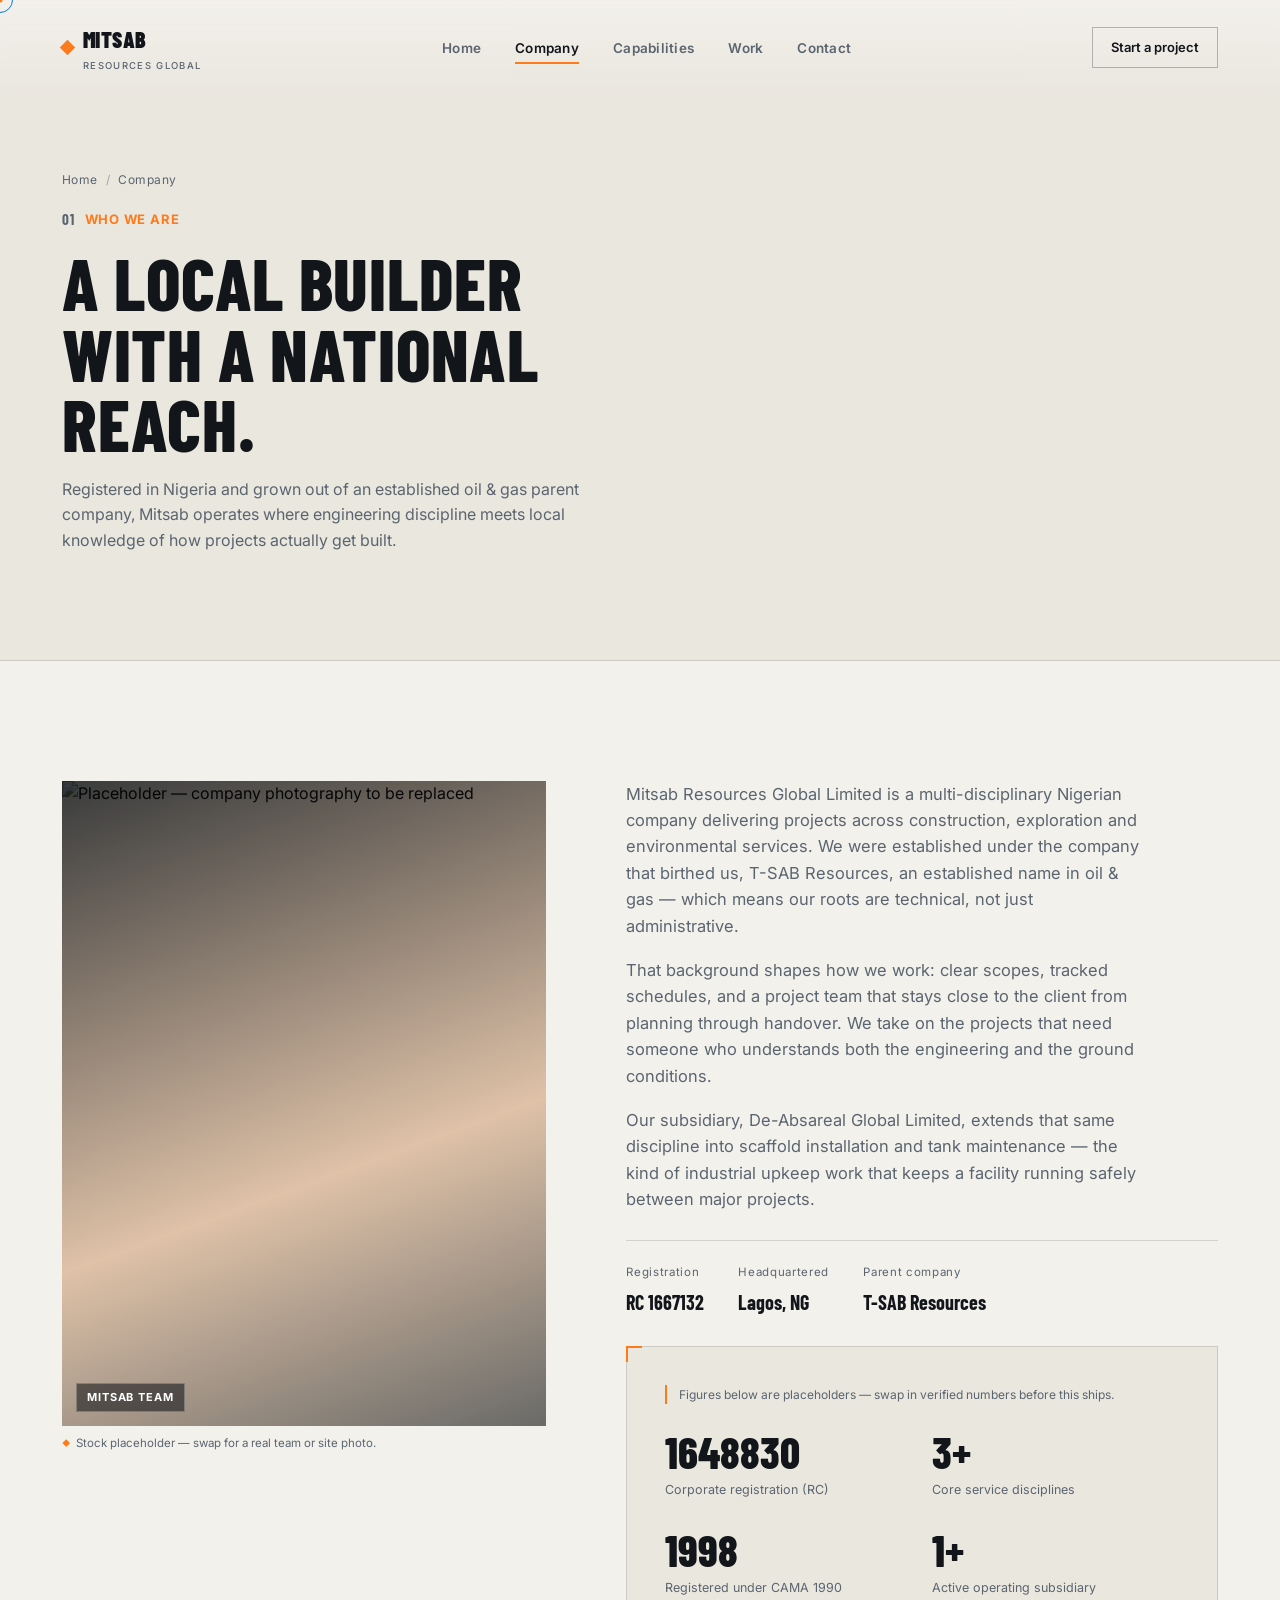
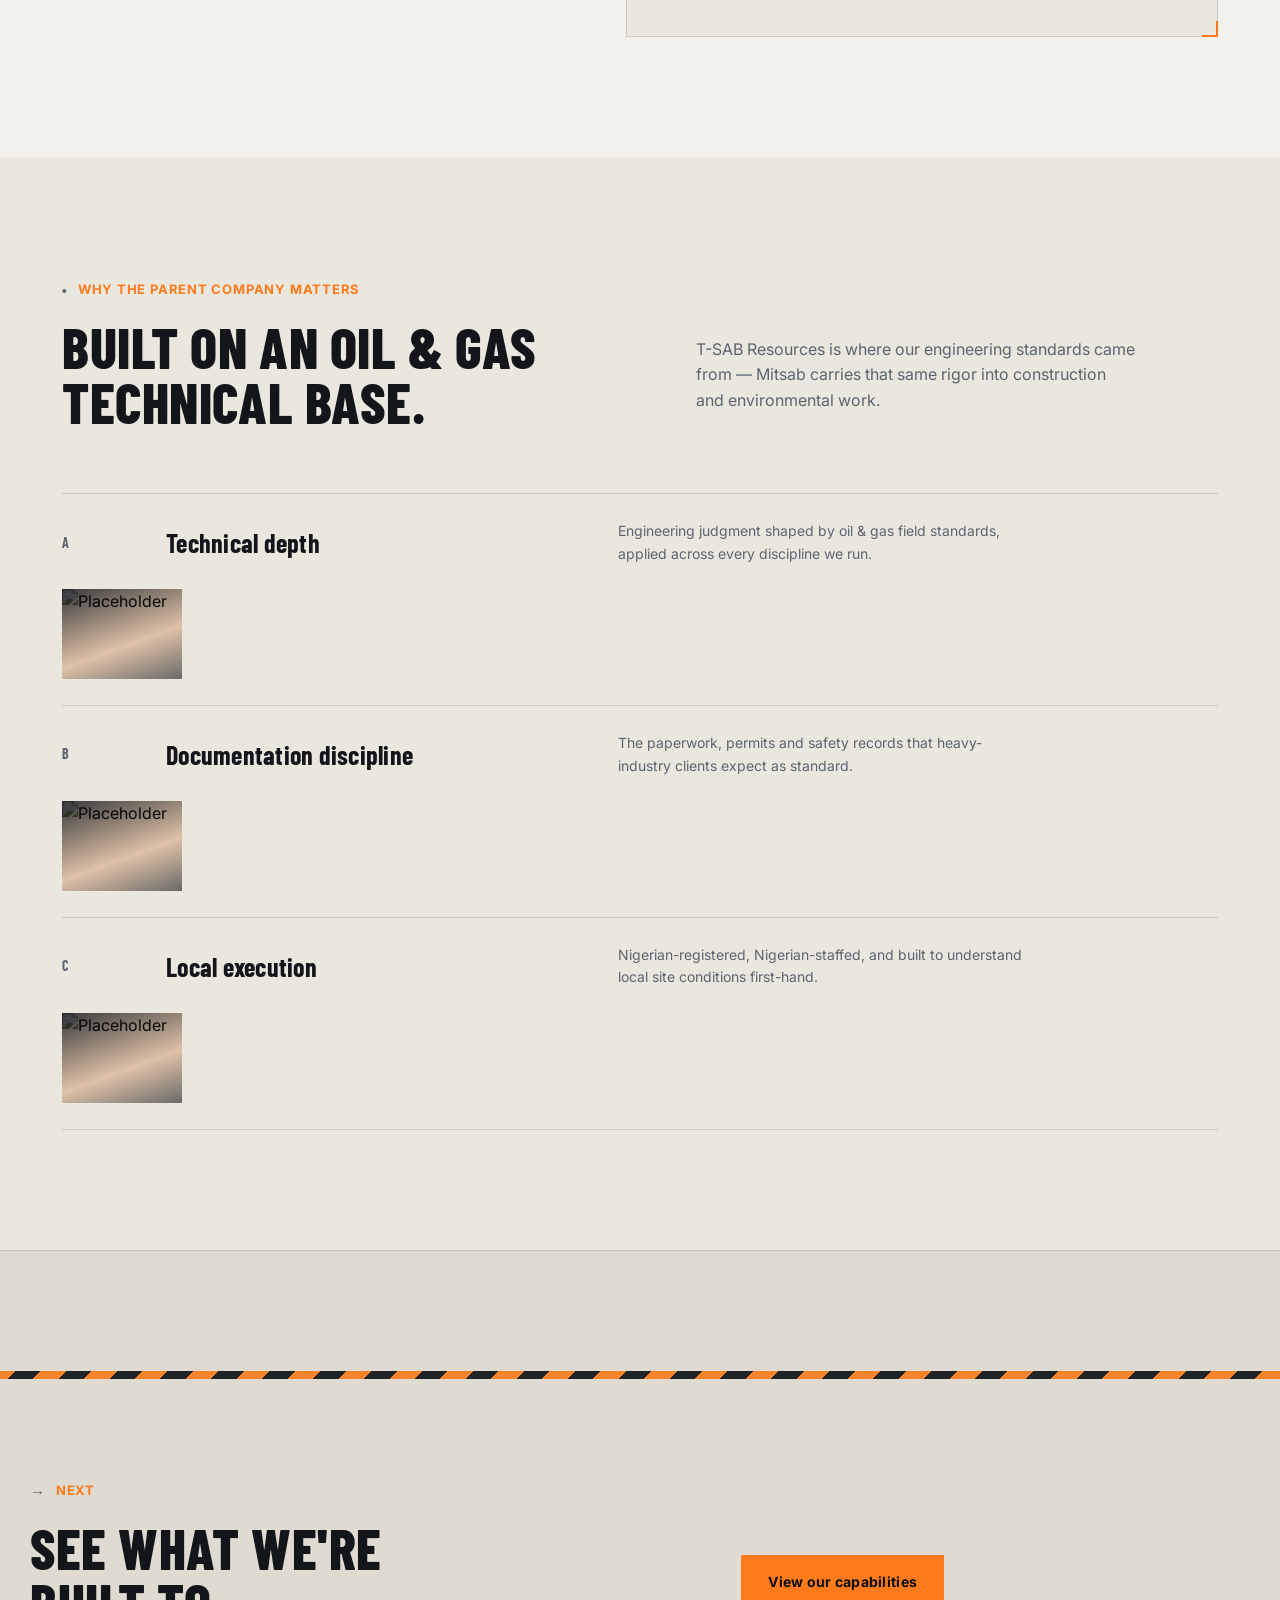
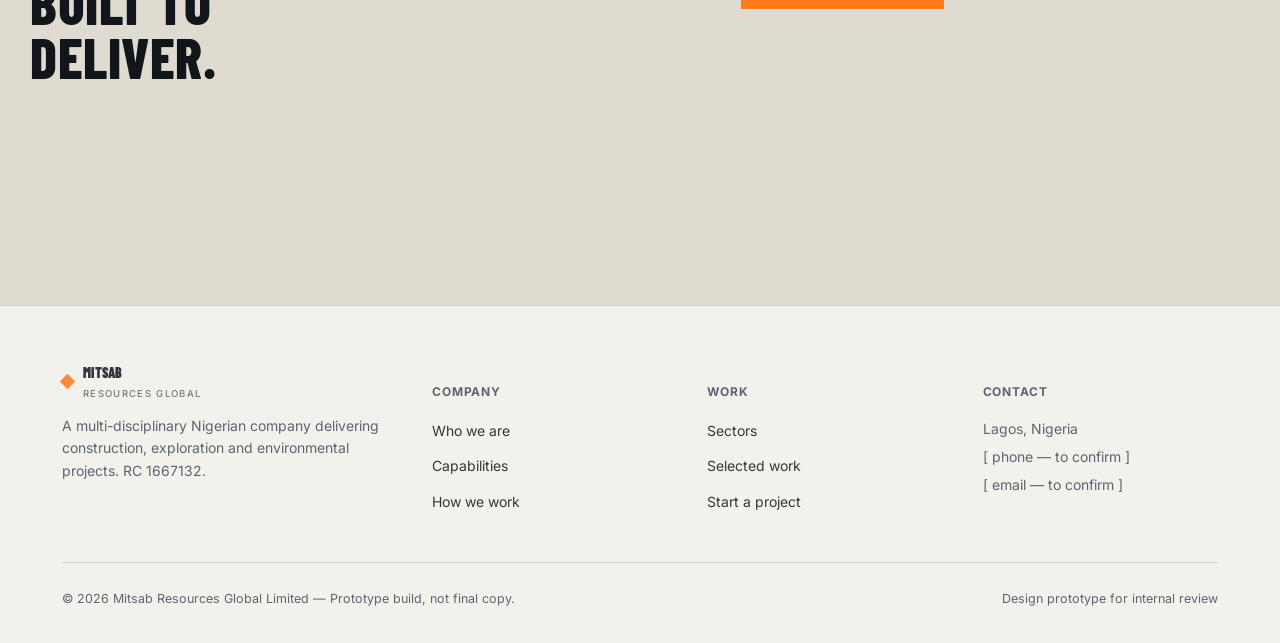
==== about.html @ 9ed4cb79 "update" ====
<!DOCTYPE html>
<html lang="en">
<head>
<meta charset="UTF-8">
<meta name="viewport" content="width=device-width, initial-scale=1.0">
<title>Company — Mitsab Resources Global</title>
<meta name="description" content="Who Mitsab Resources Global Limited is, our registration, and our parent company T-SAB Resources.">
<link rel="preconnect" href="https://fonts.googleapis.com">
<link rel="preconnect" href="https://fonts.gstatic.com" crossorigin>
<link href="https://fonts.googleapis.com/css2?family=Barlow+Condensed:wght@600;700;800;900&family=Inter:wght@400;500;600;700&display=swap" rel="stylesheet">
<link rel="stylesheet" href="https://cdnjs.cloudflare.com/ajax/libs/animate.css/4.1.1/animate.min.css">
<link rel="stylesheet" href="css/style.css">
<script src="js/config.js"></script>
</head>
<body>

<div id="preloader"><div class="pre-mark"></div><div class="pre-word">MITSAB</div><div class="pre-bar"><div class="pre-bar-fill"></div></div></div>
<div id="scroll-progress"></div>

<header id="siteHeader">
  <div class="wrap nav-row">
    <a href="index.html" class="logo"><span class="mark"></span><span>MITSAB<br><small>RESOURCES GLOBAL</small></span></a>
    <nav>
      <ul id="navList">
        <li><a href="index.html">Home</a></li>
        <li><a href="about.html">Company</a></li>
        <li><a href="services.html">Capabilities</a></li>
        <li><a href="projects.html">Work</a></li>
        <li><a href="contact.html">Contact</a></li>
      </ul>
    </nav>
    <a href="contact.html" class="nav-cta">Start a project</a>
    <button class="nav-toggle" id="navToggle" aria-label="Toggle menu"><span></span></button>
  </div>
</header>

<section class="page-banner">
  <div class="particles-bg" id="particles-banner"></div>
  <div class="wrap">
    <div class="crumbs"><a href="index.html">Home</a><span class="sep">/</span><span>Company</span></div>
    <div class="kicker"><span class="num">01</span><span>WHO WE ARE</span></div>
    <h1 class="wow animate__fadeInUp">A local builder with a national reach.</h1>
    <p>Registered in Nigeria and grown out of an established oil &amp; gas parent company, Mitsab operates where engineering discipline meets local knowledge of how projects actually get built.</p>
  </div>
</section>

<section class="about">
  <div class="wrap">
    <div class="about-grid">
      <div class="about-media wow animate__fadeInLeft">
        <div class="img-duo">
          <img src="https://picsum.photos/seed/mitsab-about-page/900/1200" alt="Placeholder — company photography to be replaced" loading="lazy">
          <span class="img-tag">Mitsab team</span>
        </div>
        <p class="placeholder-note">Stock placeholder — swap for a real team or site photo.</p>
      </div>
      <div class="about-copy wow animate__fadeInUp" data-wow-delay="0.1s">
        <p>Mitsab Resources Global Limited is a multi-disciplinary Nigerian company delivering projects across construction, exploration and environmental services. We were established under the company that birthed us, T-SAB Resources, an established name in oil &amp; gas — which means our roots are technical, not just administrative.</p>
        <p>That background shapes how we work: clear scopes, tracked schedules, and a project team that stays close to the client from planning through handover. We take on the projects that need someone who understands both the engineering and the ground conditions.</p>
        <p>Our subsidiary, De-Absareal Global Limited, extends that same discipline into scaffold installation and tank maintenance — the kind of industrial upkeep work that keeps a facility running safely between major projects.</p>
        <div class="reg-strip">
          <div><span>Registration</span><strong>RC 1667132</strong></div>
          <div><span>Headquartered</span><strong>Lagos, NG</strong></div>
          <div><span>Parent company</span><strong>T-SAB Resources</strong></div>
        </div>
        <div class="stat-panel tick" style="margin-top:28px;">
          <div class="stat-note">Figures below are placeholders — swap in verified numbers before this ships.</div>
          <div class="stat-list">
            <div class="stat-item"><div class="n"><span data-count="1667132">0</span></div><div class="l">Corporate registration (RC)</div></div>
            <div class="stat-item"><div class="n"><span data-count="3" data-suffix="+">0</span></div><div class="l">Core service disciplines</div></div>
            <div class="stat-item"><div class="n"><span data-count="2020">0</span></div><div class="l">Registered under CAMA 1990</div></div>
            <div class="stat-item"><div class="n"><span data-count="1" data-suffix="+">0</span></div><div class="l">Active operating subsidiary</div></div>
          </div>
        </div>
      </div>
    </div>
  </div>
</section>

<section class="sectors">
  <div class="wrap">
    <div class="section-head wow animate__fadeInUp">
      <div><div class="kicker"><span class="num">•</span><span>WHY THE PARENT COMPANY MATTERS</span></div><h2>Built on an oil &amp; gas technical base.</h2></div>
      <p class="desc">T-SAB Resources is where our engineering standards came from — Mitsab carries that same rigor into construction and environmental work.</p>
    </div>
    <div class="sector-list">
      <div class="sector-row wow animate__fadeInUp" data-wow-delay="0s"><span class="idx">A</span><h4>Technical depth</h4><p>Engineering judgment shaped by oil &amp; gas field standards, applied across every discipline we run.</p><div class="sector-thumb img-duo"><img src="https://picsum.photos/seed/mitsab-why-1/240/180" alt="Placeholder" loading="lazy"></div></div>
      <div class="sector-row wow animate__fadeInUp" data-wow-delay="0.08s"><span class="idx">B</span><h4>Documentation discipline</h4><p>The paperwork, permits and safety records that heavy-industry clients expect as standard.</p><div class="sector-thumb img-duo"><img src="https://picsum.photos/seed/mitsab-why-2/240/180" alt="Placeholder" loading="lazy"></div></div>
      <div class="sector-row wow animate__fadeInUp" data-wow-delay="0.16s"><span class="idx">C</span><h4>Local execution</h4><p>Nigerian-registered, Nigerian-staffed, and built to understand local site conditions first-hand.</p><div class="sector-thumb img-duo"><img src="https://picsum.photos/seed/mitsab-why-3/240/180" alt="Placeholder" loading="lazy"></div></div>
    </div>
  </div>
</section>

<section class="cta">
  <div class="stripe-bar"></div>
  <div class="wrap cta-inner">
    <div><div class="kicker"><span class="num">→</span><span>NEXT</span></div><h2>See what we're built to deliver.</h2></div>
    <div><a href="services.html" class="btn btn-primary">View our capabilities</a></div>
  </div>
</section>

<footer>
  <div class="wrap">
    <div class="foot-grid">
      <div class="foot-col">
        <a href="index.html" class="logo" style="margin-bottom:14px;display:inline-flex;"><span class="mark"></span><span>MITSAB<br><small>RESOURCES GLOBAL</small></span></a>
        <p>A multi-disciplinary Nigerian company delivering construction, exploration and environmental projects. RC 1667132.</p>
      </div>
      <div class="foot-col"><h5>Company</h5><ul><li><a href="about.html">Who we are</a></li><li><a href="services.html">Capabilities</a></li><li><a href="services.html#process">How we work</a></li></ul></div>
      <div class="foot-col"><h5>Work</h5><ul><li><a href="index.html#sectors">Sectors</a></li><li><a href="projects.html">Selected work</a></li><li><a href="contact.html">Start a project</a></li></ul></div>
      <div class="foot-col"><h5>Contact</h5><p>Lagos, Nigeria</p><p>[ phone — to confirm ]</p><p>[ email — to confirm ]</p></div>
    </div>
    <div class="foot-bottom"><span>© <span id="yr"></span> Mitsab Resources Global Limited — Prototype build, not final copy.</span><span>Design prototype for internal review</span></div>
  </div>
</footer>

<script src="https://cdnjs.cloudflare.com/ajax/libs/particles.js/2.0.0/particles.min.js"></script>
<script src="https://cdnjs.cloudflare.com/ajax/libs/wow/1.1.2/wow.min.js"></script>
<script src="js/particles-config.js"></script>
<script src="js/main.js"></script>
</body>
</html>
---- css/style.css ----
/* ==========================================================================
   Mitsab Resources Global — prototype stylesheet
   ========================================================================== */
:root{
  --bg:#0B0F14;
  --bg-panel:#121821;
  --bg-panel-2:#1A222C;
  --text:#EDEAE2;
  --text-muted:#8C97A3;
  --accent:#FF7A1A;
  --accent-2:#4E8FB3;
  --rule: rgba(237,234,226,0.14);
  --rule-strong: rgba(237,234,226,0.28);
}
:root:not([data-theme="light"]){ color-scheme: dark; }
@media (prefers-color-scheme: light){
  :root:not([data-theme="dark"]){
    --bg:#F3F1EC; --bg-panel:#EAE7DF; --bg-panel-2:#DFDBD1;
    --text:#12161B; --text-muted:#5B6570;
    --rule: rgba(18,22,27,0.14); --rule-strong: rgba(18,22,27,0.28);
  }
}
:root[data-theme="light"]{
  --bg:#F3F1EC; --bg-panel:#EAE7DF; --bg-panel-2:#DFDBD1;
  --text:#12161B; --text-muted:#5B6570;
  --rule: rgba(18,22,27,0.14); --rule-strong: rgba(18,22,27,0.28);
}

*{ box-sizing:border-box; }
html{ scroll-behavior:smooth; }
body{
  margin:0; background:var(--bg); color:var(--text);
  font-family:'Inter', -apple-system, BlinkMacSystemFont, sans-serif;
  font-size:16px; line-height:1.6; -webkit-font-smoothing:antialiased;
  overflow-x:hidden;
}
body.no-scroll{ overflow:hidden; height:100vh; }
::selection{ background:var(--accent); color:#0B0F14; }
h1,h2,h3,h4{
  font-family:'Barlow Condensed', sans-serif; font-weight:800;
  letter-spacing:0.01em; margin:0; line-height:0.98; text-transform:uppercase;
}
.wrap{ max-width:1220px; margin:0 auto; padding:0 32px; }
@media (max-width:640px){ .wrap{ padding:0 20px; } }
a{ color:inherit; }
img{ max-width:100%; display:block; }

/* ---------- structural corner tick motif ---------- */
.tick{ position:relative; }
.tick::before, .tick::after{
  content:""; position:absolute; width:14px; height:14px;
  border-top:2px solid var(--accent); border-left:2px solid var(--accent);
  top:-1px; left:-1px;
}
.tick::after{
  top:auto; left:auto; bottom:-1px; right:-1px;
  border-top:none; border-left:none;
  border-bottom:2px solid var(--accent); border-right:2px solid var(--accent);
}

/* ==========================================================================
   Preloader
   ========================================================================== */
#preloader{
  position:fixed; inset:0; z-index:999;
  background:var(--bg);
  display:flex; align-items:center; justify-content:center; flex-direction:column;
  transition:opacity .6s ease, visibility .6s ease;
}
#preloader.hidden{ opacity:0; visibility:hidden; pointer-events:none; }
.pre-mark{
  width:38px; height:38px; background:var(--accent);
  transform:rotate(45deg) scale(0);
  animation:preMarkIn .5s cubic-bezier(.2,.8,.3,1.3) forwards;
}
@keyframes preMarkIn{ to{ transform:rotate(45deg) scale(1); } }
.pre-word{
  margin-top:22px; font-family:'Barlow Condensed',sans-serif; font-weight:800;
  font-size:15px; letter-spacing:0.28em; color:var(--text-muted);
}
.pre-bar{ width:180px; height:2px; background:var(--rule); margin-top:20px; overflow:hidden; }
.pre-bar-fill{ height:100%; width:0%; background:var(--accent); transition:width .25s ease-out; }

/* ==========================================================================
   Scroll progress bar
   ========================================================================== */
#scroll-progress{
  position:fixed; top:0; left:0; height:3px; width:0%;
  background:var(--accent); z-index:200; transition:width .08s linear;
}

/* ==========================================================================
   Custom cursor (pointer:fine only — enabled via JS)
   ========================================================================== */
.cursor-glow{
  position:fixed; top:0; left:0; width:26px; height:26px;
  border:1.5px solid var(--accent); border-radius:50%;
  transform:translate(-50%,-50%); pointer-events:none; z-index:9999;
  transition:width .2s ease, height .2s ease, background .2s ease, border-color .2s ease;
  mix-blend-mode:difference;
}
.cursor-dot{
  position:fixed; top:0; left:0; width:5px; height:5px; border-radius:50%;
  background:var(--accent); transform:translate(-50%,-50%);
  pointer-events:none; z-index:9999;
}
.cursor-glow.is-active{ width:52px; height:52px; background:rgba(255,122,26,0.12); }
body.cursor-ready, body.cursor-ready a, body.cursor-ready button{ cursor:none; }

/* ==========================================================================
   Nav
   ========================================================================== */
header{
  position:fixed; top:0; left:0; right:0; z-index:50;
  background:linear-gradient(to bottom, rgba(11,15,20,0.92), rgba(11,15,20,0));
  backdrop-filter: blur(2px); padding:22px 0;
  transition:padding .3s ease, background .3s ease;
}
@media (prefers-color-scheme:light){
  :root:not([data-theme="dark"]) header{ background:linear-gradient(to bottom, rgba(243,241,236,0.92), rgba(243,241,236,0)); }
}
:root[data-theme="light"] header{ background:linear-gradient(to bottom, rgba(243,241,236,0.92), rgba(243,241,236,0)); }
header.scrolled{ padding:14px 0; background:var(--bg); border-bottom:1px solid var(--rule); }
.nav-row{ display:flex; align-items:center; justify-content:space-between; }
.logo{
  font-family:'Barlow Condensed', sans-serif; font-weight:900; font-size:22px;
  letter-spacing:0.02em; display:flex; align-items:center; gap:10px; text-decoration:none;
}
.logo .mark{ width:11px; height:11px; background:var(--accent); display:inline-block; transform:rotate(45deg); flex-shrink:0; }
.logo small{
  display:block; font-family:'Inter',sans-serif; font-weight:500; font-size:9.5px;
  letter-spacing:0.14em; color:var(--text-muted); text-transform:uppercase; margin-top:1px;
}
nav ul{ list-style:none; display:flex; gap:34px; margin:0; padding:0; }
nav a{
  text-decoration:none; font-size:13.5px; font-weight:600; letter-spacing:0.02em;
  color:var(--text-muted); transition:color .2s ease; position:relative; padding-bottom:2px;
}
nav a:hover, nav a.active{ color:var(--text); }
nav a.active::after{
  content:""; position:absolute; left:0; right:0; bottom:-6px; height:2px; background:var(--accent);
}
.nav-cta{
  border:1px solid var(--rule-strong); padding:9px 18px; font-size:13px; font-weight:600;
  text-decoration:none; color:var(--text); transition:border-color .2s ease, background .2s ease;
  white-space:nowrap;
}
.nav-cta:hover{ border-color:var(--accent); background:rgba(255,122,26,0.08); }
.nav-toggle{
  display:none; width:40px; height:40px; border:1px solid var(--rule-strong);
  align-items:center; justify-content:center; background:none; cursor:pointer;
}
.nav-toggle span, .nav-toggle span::before, .nav-toggle span::after{
  content:""; display:block; width:18px; height:2px; background:var(--text); position:relative; transition:transform .25s ease, opacity .25s ease;
}
.nav-toggle span::before{ position:absolute; top:-6px; }
.nav-toggle span::after{ position:absolute; top:6px; }
.nav-toggle.open span{ background:transparent; }
.nav-toggle.open span::before{ top:0; transform:rotate(45deg); background:var(--accent); }
.nav-toggle.open span::after{ top:0; transform:rotate(-45deg); background:var(--accent); }

@media (max-width:860px){
  nav ul{
    position:fixed; top:0; right:0; height:100vh; width:min(78vw,320px);
    background:var(--bg-panel); border-left:1px solid var(--rule);
    flex-direction:column; justify-content:center; gap:8px; padding:0 44px;
    transform:translateX(100%); transition:transform .35s cubic-bezier(.2,.8,.3,1);
    z-index:60;
  }
  nav ul.open{ transform:translateX(0); }
  nav ul li{ padding:14px 0; border-bottom:1px solid var(--rule); }
  nav a{ font-size:20px; }
  .nav-cta{ display:none; }
  .nav-toggle{ display:flex; z-index:61; }
}

/* ==========================================================================
   Hero (home)
   ========================================================================== */
.hero{
  position:relative; min-height:100vh; display:flex; align-items:flex-end;
  padding-bottom:min(9vh,84px); overflow:hidden; border-bottom:1px solid var(--rule);
}
#hero-canvas{ position:absolute; inset:0; width:100%; height:100%; z-index:0; opacity:0.85; }
.hero-scrim{
  position:absolute; inset:0;
  background:
    radial-gradient(ellipse 60% 50% at 20% 30%, rgba(11,15,20,0) 0%, var(--bg) 78%),
    linear-gradient(180deg, rgba(11,15,20,0.35) 0%, rgba(11,15,20,0.55) 55%, var(--bg) 100%);
  z-index:1; pointer-events:none;
}
@media (prefers-color-scheme:light){
  :root:not([data-theme="dark"]) .hero-scrim{
    background:
      radial-gradient(ellipse 60% 50% at 20% 30%, rgba(243,241,236,0) 0%, var(--bg) 78%),
      linear-gradient(180deg, rgba(243,241,236,0.25) 0%, rgba(243,241,236,0.55) 55%, var(--bg) 100%);
  }
}
:root[data-theme="light"] .hero-scrim{
  background:
    radial-gradient(ellipse 60% 50% at 20% 30%, rgba(243,241,236,0) 0%, var(--bg) 78%),
    linear-gradient(180deg, rgba(243,241,236,0.25) 0%, rgba(243,241,236,0.55) 55%, var(--bg) 100%);
}
.hero-inner{ position:relative; z-index:2; width:100%; }
.eyebrow-row{ display:flex; align-items:center; gap:12px; margin-bottom:22px; opacity:0; transform:translateY(14px); animation:riseIn .8s cubic-bezier(.2,.7,.3,1) forwards; animation-delay:.15s; }
.eyebrow-row .bar{ width:34px; height:2px; background:var(--accent); }
.eyebrow-row span{ font-size:13px; font-weight:600; letter-spacing:0.06em; color:var(--text-muted); }
.hero h1{ font-size:clamp(48px, 9vw, 118px); max-width:15ch; color:var(--text); opacity:0; transform:translateY(24px); animation:riseIn .9s cubic-bezier(.2,.7,.3,1) forwards; animation-delay:.3s; }
.hero h1 em{ font-style:normal; color:transparent; -webkit-text-stroke:1.5px var(--accent); }
.hero-sub{ display:flex; gap:56px; flex-wrap:wrap; margin-top:34px; max-width:760px; opacity:0; transform:translateY(18px); animation:riseIn .9s cubic-bezier(.2,.7,.3,1) forwards; animation-delay:.5s; }
.hero-sub p{ margin:0; font-size:16px; color:var(--text-muted); max-width:38ch; }
.hero-actions{ display:flex; gap:16px; align-items:center; flex-wrap:wrap; }
.btn{
  display:inline-flex; align-items:center; gap:10px; padding:15px 26px;
  font-size:14px; font-weight:700; letter-spacing:0.02em; text-decoration:none;
  border:1px solid transparent; transition:transform .2s ease, background .2s ease, border-color .2s ease;
  position:relative;
}
.btn-primary{ background:var(--accent); color:#0B0F14; }
.btn-primary:hover{ background:#ff8c3a; }
.btn-ghost{ border-color:var(--rule-strong); color:var(--text); }
.btn-ghost:hover{ border-color:var(--text); }
@keyframes riseIn{ to{ opacity:1; transform:translateY(0); } }
.scroll-cue{ position:absolute; bottom:26px; right:32px; z-index:2; display:flex; flex-direction:column; align-items:center; gap:8px; color:var(--text-muted); font-size:11px; letter-spacing:0.14em; }
.scroll-cue .line{ width:1px; height:34px; background:var(--rule-strong); position:relative; overflow:hidden; }
.scroll-cue .line::after{ content:""; position:absolute; top:-100%; left:0; width:100%; height:100%; background:var(--accent); animation:cueDrop 1.8s ease-in-out infinite; }
@keyframes cueDrop{ 0%{top:-100%;} 60%{top:100%;} 100%{top:100%;} }
@media (max-width:640px){ .scroll-cue{ display:none; } }

/* ---------- inner-page banner (non-home pages) ---------- */
.page-banner{
  position:relative; padding:170px 0 90px; overflow:hidden;
  border-bottom:1px solid var(--rule); background:var(--bg-panel);
}
.page-banner .particles-bg{ position:absolute; inset:0; z-index:0; opacity:0.55; }
.page-banner .wrap{ position:relative; z-index:1; }
.page-banner .kicker{ margin-bottom:16px; }
.page-banner h1{ font-size:clamp(38px,6vw,72px); max-width:18ch; }
.page-banner p{ margin-top:18px; color:var(--text-muted); font-size:16px; max-width:56ch; }
.crumbs{ font-size:12px; color:var(--text-muted); letter-spacing:0.04em; margin-bottom:18px; }
.crumbs a{ text-decoration:none; color:var(--text-muted); }
.crumbs a:hover{ color:var(--accent); }
.crumbs .sep{ margin:0 8px; opacity:0.5; }

/* ==========================================================================
   Marquee ticker
   ========================================================================== */
.marquee{
  border-top:1px solid var(--rule); border-bottom:1px solid var(--rule);
  background:var(--bg-panel); overflow:hidden; white-space:nowrap; position:relative;
}
.marquee-track{ display:inline-flex; animation:marqueeScroll 26s linear infinite; }
.marquee:hover .marquee-track{ animation-play-state:paused; }
.marquee-track span{
  display:inline-flex; align-items:center; gap:16px;
  font-family:'Barlow Condensed',sans-serif; font-weight:800; font-size:22px;
  letter-spacing:0.04em; color:var(--text-muted); padding:16px 28px; text-transform:uppercase;
}
.marquee-track span b{ color:var(--accent); font-weight:800; }
.marquee-track span::after{ content:"◆"; margin-left:16px; color:var(--accent); font-size:12px; }
@keyframes marqueeScroll{ from{ transform:translateX(0); } to{ transform:translateX(-50%); } }
@media (prefers-reduced-motion:reduce){ .marquee-track{ animation:none; } }

/* ==========================================================================
   Section scaffolding
   ========================================================================== */
section{ position:relative; padding:120px 0; }
@media (max-width:640px){ section{ padding:76px 0; } }
.section-head{ display:grid; grid-template-columns:1.1fr 1fr; gap:60px; margin-bottom:64px; align-items:end; }
@media (max-width:860px){ .section-head{ grid-template-columns:1fr; gap:22px; } }
.kicker{ display:flex; align-items:center; gap:10px; font-size:13px; font-weight:700; letter-spacing:0.06em; color:var(--accent); margin-bottom:18px; }
.kicker .num{ font-family:'Barlow Condensed',sans-serif; font-size:15px; color:var(--text-muted); font-weight:700; }
.section-head h2{ font-size:clamp(34px,4.4vw,58px); }
.section-head .desc{ color:var(--text-muted); font-size:16px; max-width:44ch; }
hr.rule{ border:none; border-top:1px solid var(--rule); margin:0; }

/* ---------- reveal-on-scroll (applied once, per block) ---------- */
.reveal{ opacity:0; transform:translateY(26px); transition:opacity .7s cubic-bezier(.2,.7,.3,1), transform .7s cubic-bezier(.2,.7,.3,1); }
.reveal.in{ opacity:1; transform:translateY(0); }
@media (prefers-reduced-motion:reduce){ .reveal{ opacity:1; transform:none; transition:none; } }

/* ==========================================================================
   About
   ========================================================================== */
.about{ background:var(--bg); }
.about-grid{ display:grid; grid-template-columns:0.9fr 1.1fr; gap:80px; }
@media (max-width:860px){ .about-grid{ grid-template-columns:1fr; gap:44px; } }
.about-copy p{ color:var(--text-muted); font-size:16.5px; margin:0 0 18px; max-width:52ch; }
.about-copy p:last-child{ margin-bottom:0; }
.reg-strip{ margin-top:28px; padding-top:22px; border-top:1px solid var(--rule); display:flex; gap:34px; flex-wrap:wrap; }
.reg-strip div span{ display:block; font-size:11.5px; color:var(--text-muted); letter-spacing:0.06em; margin-bottom:4px; }
.reg-strip div strong{ font-family:'Barlow Condensed',sans-serif; font-size:20px; font-weight:700; }
.stat-panel{ background:var(--bg-panel); border:1px solid var(--rule); padding:38px; }
.stat-panel .stat-note{ font-size:12px; color:var(--text-muted); margin-bottom:26px; border-left:2px solid var(--accent); padding-left:12px; }
.stat-list{ display:grid; grid-template-columns:1fr 1fr; gap:28px 20px; }
.stat-item .n{ font-family:'Barlow Condensed',sans-serif; font-size:44px; font-weight:800; color:var(--text); line-height:1; }
.stat-item .n .u{ color:var(--accent); }
.stat-item .l{ font-size:12.5px; color:var(--text-muted); margin-top:6px; }

/* ==========================================================================
   Capabilities (with mouse-tilt)
   ========================================================================== */
.capabilities{ background:var(--bg-panel); border-top:1px solid var(--rule); border-bottom:1px solid var(--rule); }
.cap-grid{ display:grid; grid-template-columns:repeat(3,1fr); border-top:1px solid var(--rule); border-left:1px solid var(--rule); }
@media (max-width:900px){ .cap-grid{ grid-template-columns:repeat(2,1fr); } }
@media (max-width:600px){ .cap-grid{ grid-template-columns:1fr; } }
.cap-card{
  border-right:1px solid var(--rule); border-bottom:1px solid var(--rule);
  padding:36px 32px; min-height:238px; display:flex; flex-direction:column; justify-content:space-between;
  transition:background .25s ease, transform .15s ease; transform-style:preserve-3d; will-change:transform;
}
.cap-card:hover{ background:var(--bg-panel-2); }
.cap-card .cap-icon{ width:34px; height:34px; color:var(--accent); }
.cap-card h3{ font-size:24px; margin-top:22px; font-weight:700; }
.cap-card p{ color:var(--text-muted); font-size:14px; margin:10px 0 0; }

/* ==========================================================================
   Process
   ========================================================================== */
.process{ background:var(--bg); }
.process-row{ display:grid; grid-template-columns:repeat(4,1fr); gap:1px; background:var(--rule); border:1px solid var(--rule); }
@media (max-width:760px){ .process-row{ grid-template-columns:1fr 1fr; } }
.process-step{ background:var(--bg); padding:34px 26px; position:relative; }
.process-step .pn{ font-family:'Barlow Condensed',sans-serif; font-size:15px; font-weight:800; color:var(--accent); letter-spacing:0.04em; }
.process-step h4{ font-size:22px; margin-top:14px; font-weight:700; text-transform:none; }
.process-step p{ font-size:13.5px; color:var(--text-muted); margin:10px 0 0; }

/* ==========================================================================
   Particle network panel
   ========================================================================== */
.network-panel{ position:relative; background:var(--bg); overflow:hidden; }
.network-panel .particles-bg{ position:absolute; inset:0; z-index:0; }
.network-panel .wrap{ position:relative; z-index:1; }
.network-copy{ max-width:640px; }
.network-copy p{ color:var(--text-muted); font-size:16.5px; margin-top:18px; }
.network-copy .btn{ margin-top:30px; }

/* ==========================================================================
   WOW.js / animate.css integration
   ========================================================================== */
.wow{ visibility:hidden; }
@media (prefers-reduced-motion:reduce){ .wow{ visibility:visible !important; } }

/* ==========================================================================
   Images — duotone treatment so any placeholder photo reads on-brand
   ========================================================================== */
.img-duo{
  position:relative; overflow:hidden; background:var(--bg-panel-2);
  aspect-ratio: 4/3;
}
.img-duo img{
  width:100%; height:100%; object-fit:cover; display:block;
  filter:grayscale(0.55) contrast(1.08) brightness(0.85);
  transition:transform .7s cubic-bezier(.2,.7,.3,1), filter .4s ease;
}
.img-duo::after{
  content:""; position:absolute; inset:0;
  background:linear-gradient(160deg, rgba(11,15,20,0.78) 0%, rgba(255,122,26,0.22) 60%, rgba(11,15,20,0.55) 100%);
  mix-blend-mode:multiply; pointer-events:none;
}
:root[data-theme="light"] .img-duo::after{
  background:linear-gradient(160deg, rgba(243,241,236,0.35) 0%, rgba(255,122,26,0.28) 60%, rgba(18,22,27,0.35) 100%);
}
.img-duo:hover img{ transform:scale(1.07); filter:grayscale(0.3) contrast(1.1) brightness(0.9); }
.img-duo .img-tag{
  position:absolute; left:14px; bottom:14px; z-index:2;
  font-size:11px; letter-spacing:0.08em; font-weight:700; color:#fff;
  background:rgba(11,15,20,0.55); border:1px solid rgba(237,234,226,0.3);
  padding:5px 10px; text-transform:uppercase;
}
.placeholder-note{
  font-size:11.5px; color:var(--text-muted); margin-top:8px;
  display:flex; align-items:center; gap:6px;
}
.placeholder-note::before{ content:"◆"; color:var(--accent); font-size:8px; }

/* ---------- about page hero image ---------- */
.about-media{ position:relative; }
.about-media .img-duo{ aspect-ratio:3/4; }
@media (max-width:860px){ .about-media{ order:-1; } }

/* ---------- capability card images ---------- */
.cap-card{ padding:0; overflow:hidden; }
.cap-card .cap-media{ aspect-ratio:16/10; }
.cap-card .cap-body{ padding:26px 28px 30px; display:flex; flex-direction:column; justify-content:space-between; flex:1; }
.cap-card .cap-icon{
  width:38px; height:38px; color:var(--accent); background:var(--bg);
  border:1px solid var(--rule); padding:8px; position:absolute; top:16px; left:16px; z-index:2;
}
.cap-card{ position:relative; display:flex; flex-direction:column; }

/* ---------- portfolio card images ---------- */
.port-card{ padding:0; overflow:hidden; display:flex; flex-direction:column; }
.port-card .port-media{ aspect-ratio:16/10; }
.port-card .port-body{ padding:22px 24px 26px; flex:1; display:flex; flex-direction:column; justify-content:space-between; }

/* ---------- sector row images ---------- */
.sector-row{ grid-template-columns:80px 1fr 1.1fr 140px; }
.sector-row .sector-thumb{ width:120px; }
.sector-row .sector-thumb .img-duo{ aspect-ratio:4/3; }
@media (max-width:760px){
  .sector-row{ grid-template-columns:40px 1fr; }
  .sector-row .sector-thumb{ display:none; }
}

/* ---------- home gallery strip ---------- */
.gallery{ background:var(--bg); }
.gallery-grid{ display:grid; grid-template-columns:1.3fr 1fr 1fr; grid-template-rows:1fr 1fr; gap:2px; height:560px; }
.gallery-grid .img-duo:nth-child(1){ grid-row:1/3; aspect-ratio:auto; height:100%; }
.gallery-grid .img-duo{ aspect-ratio:auto; height:100%; }
@media (max-width:860px){
  .gallery-grid{ grid-template-columns:1fr 1fr; grid-template-rows:repeat(3,220px); height:auto; }
  .gallery-grid .img-duo:nth-child(1){ grid-column:1/3; grid-row:auto; height:220px; }
}

/* ---------- contact page banner image ---------- */
.contact-media .img-duo{ aspect-ratio:4/5; }

/* ==========================================================================
   Sectors
   ========================================================================== */
.sectors{ background:var(--bg-panel); }
.sector-list{ display:flex; flex-direction:column; }
.sector-row{ display:grid; grid-template-columns:80px 1fr 1.4fr; gap:24px; padding:26px 0; border-top:1px solid var(--rule); align-items:center; transition:padding-left .25s ease; }
.sector-row:last-child{ border-bottom:1px solid var(--rule); }
.sector-row:hover{ padding-left:10px; }
.sector-row .idx{ font-family:'Barlow Condensed',sans-serif; font-size:14px; color:var(--text-muted); font-weight:700; }
.sector-row h4{ font-size:26px; font-weight:700; text-transform:none; }
.sector-row p{ margin:0; font-size:14px; color:var(--text-muted); max-width:46ch; }
@media (max-width:760px){ .sector-row{ grid-template-columns:40px 1fr; } .sector-row p{ grid-column:2/3; } }

/* ==========================================================================
   Portfolio
   ========================================================================== */
.portfolio{ background:var(--bg); }
.port-grid{ display:grid; grid-template-columns:repeat(3,1fr); gap:2px; background:var(--rule); border:1px solid var(--rule); }
@media (max-width:900px){ .port-grid{ grid-template-columns:1fr 1fr; } }
@media (max-width:600px){ .port-grid{ grid-template-columns:1fr; } }
.port-card{ background:var(--bg-panel); padding:28px; min-height:200px; display:flex; flex-direction:column; justify-content:space-between; transition:transform .2s ease, background .2s ease; }
.port-card:hover{ background:var(--bg-panel-2); transform:translateY(-4px); }
.port-card .tag{ font-size:11px; letter-spacing:0.08em; color:var(--accent); font-weight:700; }
.port-card h4{ font-size:21px; margin-top:14px; font-weight:700; text-transform:none; }
.port-card .meta{ font-size:12.5px; color:var(--text-muted); margin-top:8px; }
.port-note{ margin-top:22px; font-size:12.5px; color:var(--text-muted); }
.port-note code{ background:var(--bg-panel); padding:2px 6px; border:1px solid var(--rule); font-size:11.5px; }

/* ==========================================================================
   CTA + contact form
   ========================================================================== */
.cta{ background:var(--bg-panel-2); position:relative; overflow:hidden; border-top:1px solid var(--rule); }
.stripe-bar{ height:8px; width:100%; background:repeating-linear-gradient(-45deg, var(--accent) 0 18px, #0B0F14 18px 36px); opacity:0.9; }
:root[data-theme="light"] .stripe-bar{ background:repeating-linear-gradient(-45deg, var(--accent) 0 18px, #12161B 18px 36px); }
.cta-inner{ padding:100px 0; display:grid; grid-template-columns:1.3fr 1fr; gap:50px; align-items:center; }
@media (max-width:860px){ .cta-inner{ grid-template-columns:1fr; gap:30px; } }
.cta h2{ font-size:clamp(32px,5vw,56px); max-width:14ch; }
.cta-form{ display:flex; flex-direction:column; gap:14px; }
.cta-form input, .cta-form textarea{
  background:transparent; border:none; border-bottom:1px solid var(--rule-strong);
  padding:12px 2px; color:var(--text); font-family:'Inter',sans-serif; font-size:15px; outline:none;
}
.cta-form input::placeholder, .cta-form textarea::placeholder{ color:var(--text-muted); }
.cta-form input:focus, .cta-form textarea:focus{ border-color:var(--accent); }
.form-note{ font-size:12px; color:var(--text-muted); margin-top:6px; }

.contact-grid{ display:grid; grid-template-columns:1fr 1fr; gap:70px; }
@media (max-width:860px){ .contact-grid{ grid-template-columns:1fr; gap:40px; } }
.contact-info-list{ display:flex; flex-direction:column; gap:22px; margin-top:26px; }
.contact-info-item{ display:flex; gap:16px; border-top:1px solid var(--rule); padding-top:18px; }
.contact-info-item .li{ width:26px; height:26px; color:var(--accent); flex-shrink:0; }
.contact-info-item h5{ font-family:'Barlow Condensed',sans-serif; font-size:15px; font-weight:700; letter-spacing:0.04em; text-transform:uppercase; color:var(--text-muted); margin-bottom:4px; }
.contact-info-item p{ margin:0; font-size:15px; }
.contact-panel{ background:var(--bg-panel); border:1px solid var(--rule); padding:38px; }

/* ==========================================================================
   Footer
   ========================================================================== */
footer{ background:var(--bg); border-top:1px solid var(--rule); padding:56px 0 34px; }
.foot-grid{ display:grid; grid-template-columns:1.4fr 1fr 1fr 1fr; gap:40px; margin-bottom:48px; }
@media (max-width:760px){ .foot-grid{ grid-template-columns:1fr 1fr; } }
.foot-col h5{ font-size:12px; letter-spacing:0.08em; color:var(--text-muted); font-weight:700; margin-bottom:16px; text-transform:uppercase; }
.foot-col ul{ list-style:none; margin:0; padding:0; display:flex; flex-direction:column; gap:10px; }
.foot-col a{ text-decoration:none; font-size:14px; color:var(--text); opacity:0.85; }
.foot-col a:hover{ opacity:1; color:var(--accent); }
.foot-col p{ font-size:14px; color:var(--text-muted); margin:0 0 6px; }
.foot-bottom{ display:flex; justify-content:space-between; align-items:center; padding-top:26px; border-top:1px solid var(--rule); font-size:12.5px; color:var(--text-muted); flex-wrap:wrap; gap:12px; }

:focus-visible{ outline:2px solid var(--accent); outline-offset:3px; }

@media (prefers-reduced-motion: reduce){
  html{ scroll-behavior:auto; }
  .eyebrow-row, .hero h1, .hero-sub{ animation:none !important; opacity:1 !important; transform:none !important; }
  .scroll-cue .line::after{ animation:none; }
}
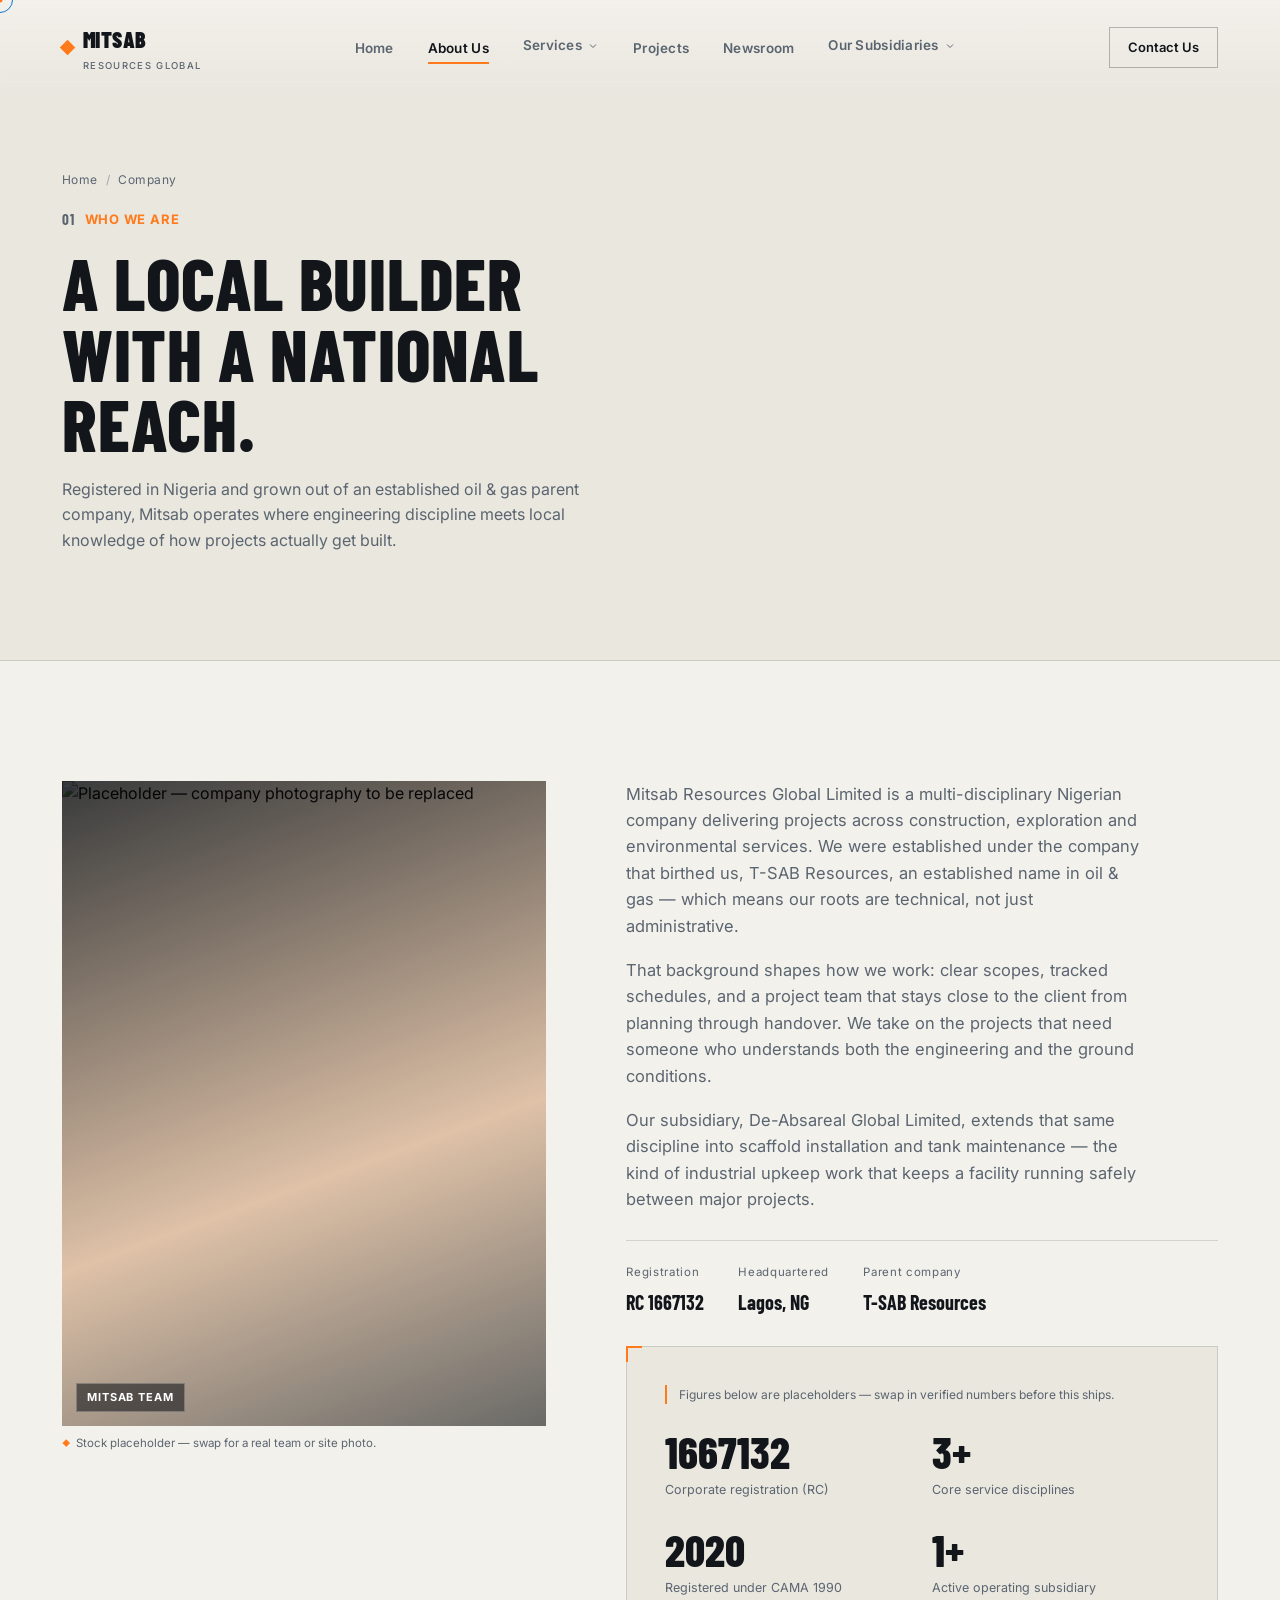
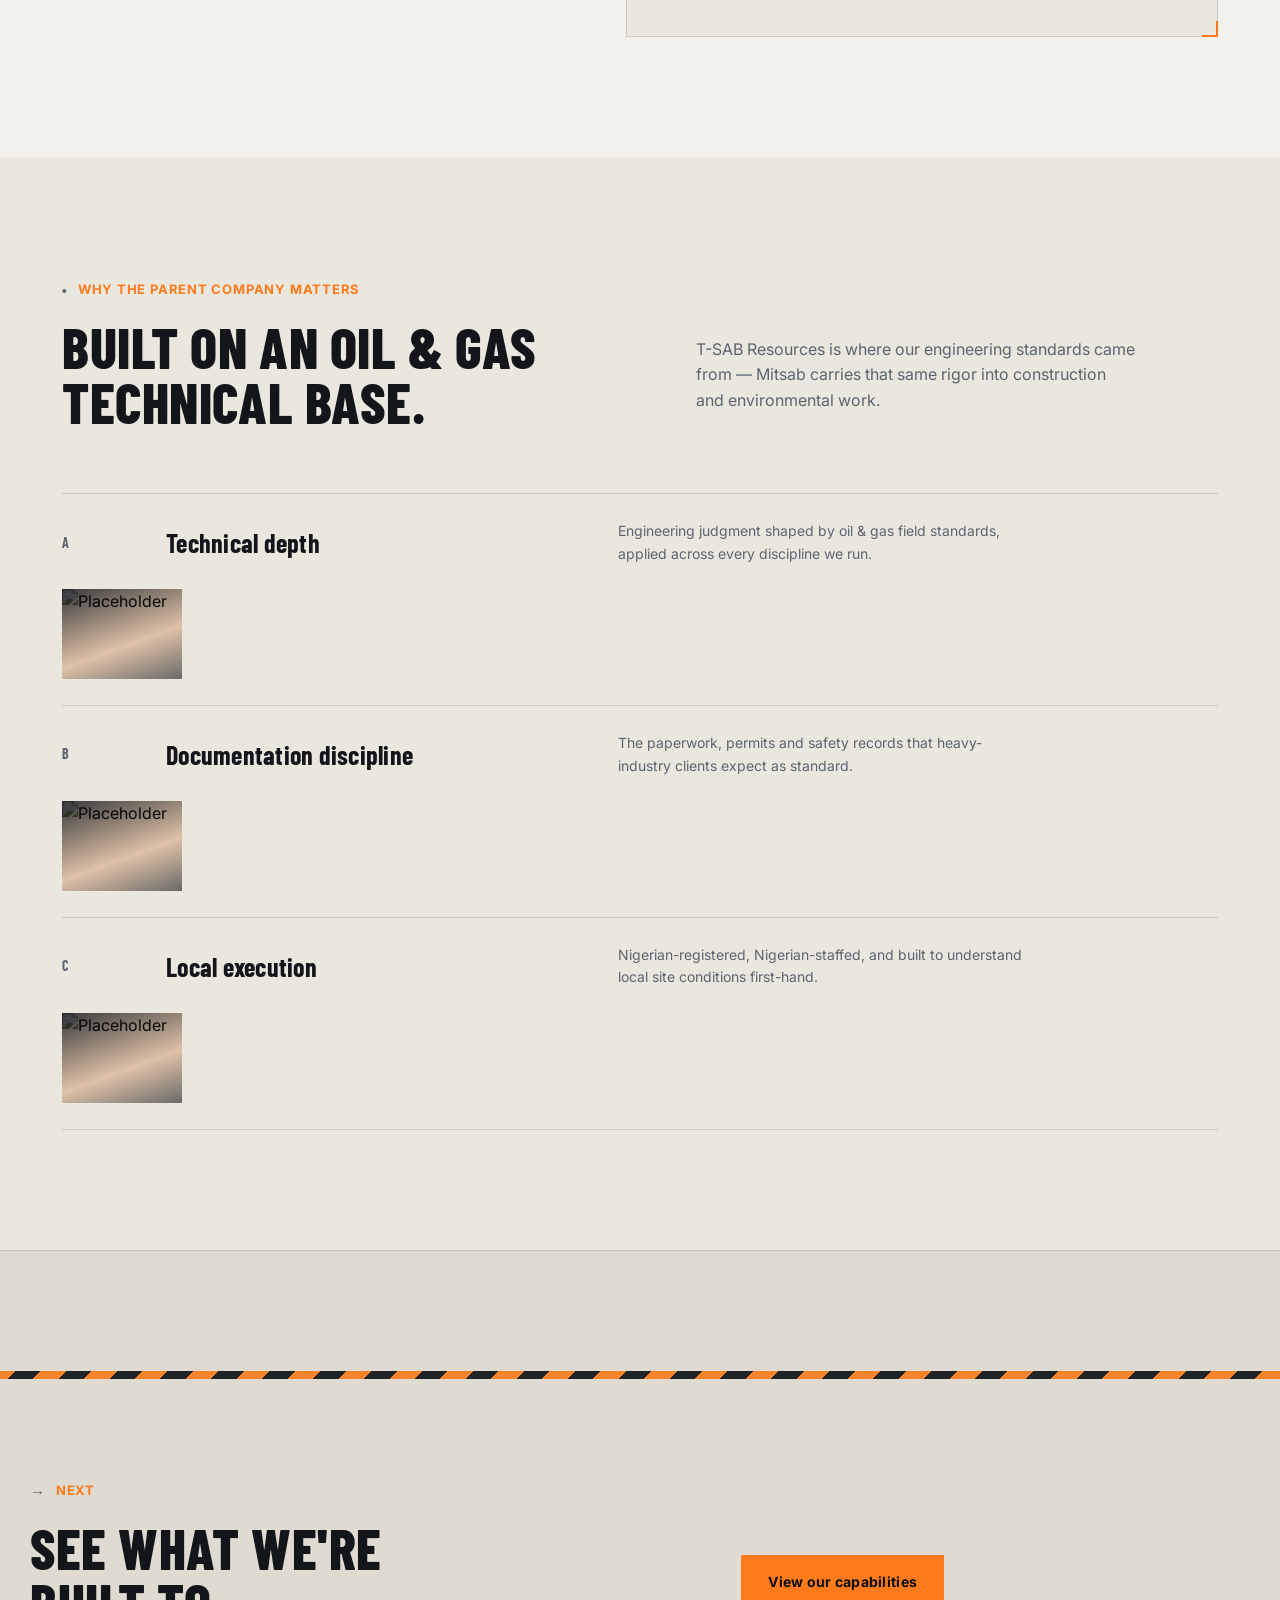
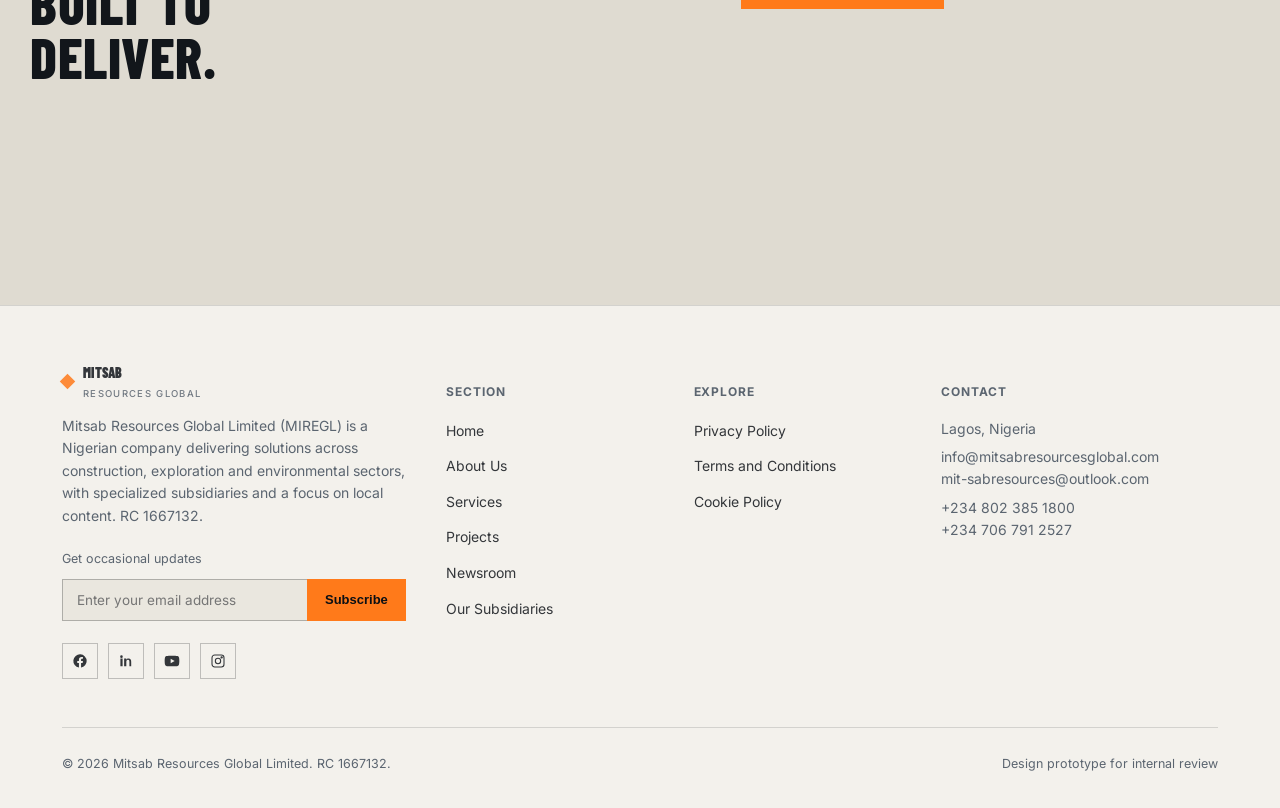
==== commit 49f6d31b: "user" ====
--- a/about.html
+++ b/about.html
@@ -23,13 +23,36 @@
     <nav>
       <ul id="navList">
         <li><a href="index.html">Home</a></li>
-        <li><a href="about.html">Company</a></li>
-        <li><a href="services.html">Capabilities</a></li>
-        <li><a href="projects.html">Work</a></li>
-        <li><a href="contact.html">Contact</a></li>
+        <li><a href="about.html">About Us</a></li>
+        <li>
+          <a href="services.html" class="has-dropdown">Services <svg viewBox="0 0 24 24" fill="none" stroke="currentColor" stroke-width="2"><path d="M6 9l6 6 6-6"/></svg></a>
+          <div class="dropdown">
+            <a href="services.html#general-contracting">General Contracting</a>
+            <a href="services.html#pm">Project &amp; Program Management</a>
+            <a href="services.html#manpower">Manpower Supply &amp; Management</a>
+            <a href="services.html#renovation">Renovation &amp; Remodeling</a>
+            <a href="services.html#civil">Minor Civil Maintenance</a>
+            <a href="services.html#welding">Welding &amp; Fabrication</a>
+            <a href="services.html#preconstruction">Pre-Construction Services</a>
+            <a href="services.html#borehole">Borehole Drilling Services</a>
+            <a href="services.html#earthwork">Earthwork &amp; Landscaping</a>
+            <a href="services.html#cat">CAT Engine Service &amp; Maintenance</a>
+            <a href="services.html#marine">Marine Transportation Services</a>
+          </div>
+        </li>
+        <li><a href="projects.html">Projects</a></li>
+        <li><a href="newsroom.html">Newsroom</a></li>
+        <li>
+          <a href="subsidiaries.html" class="has-dropdown">Our Subsidiaries <svg viewBox="0 0 24 24" fill="none" stroke="currentColor" stroke-width="2"><path d="M6 9l6 6 6-6"/></svg></a>
+          <div class="dropdown">
+            <a href="subsidiaries.html#tsab">T-SAB Resources</a>
+            <a href="subsidiaries.html#deabsareal">De-Absareal Global Limited</a>
+            <a href="subsidiaries.html#security">Mitsab Security Services Limited</a>
+          </div>
+        </li>
       </ul>
     </nav>
-    <a href="contact.html" class="nav-cta">Start a project</a>
+    <a href="contact.html" class="nav-cta">Contact Us</a>
     <button class="nav-toggle" id="navToggle" aria-label="Toggle menu"><span></span></button>
   </div>
 </header>
@@ -101,16 +124,34 @@
 
 <footer>
   <div class="wrap">
-    <div class="foot-grid">
+    <div class="foot-grid" style="grid-template-columns:1.3fr 0.9fr 0.9fr 1.2fr;">
       <div class="foot-col">
         <a href="index.html" class="logo" style="margin-bottom:14px;display:inline-flex;"><span class="mark"></span><span>MITSAB<br><small>RESOURCES GLOBAL</small></span></a>
-        <p>A multi-disciplinary Nigerian company delivering construction, exploration and environmental projects. RC 1667132.</p>
+        <p>Mitsab Resources Global Limited (MIREGL) is a Nigerian company delivering solutions across construction, exploration and environmental sectors, with specialized subsidiaries and a focus on local content. RC 1667132.</p>
+        <div class="newsletter">
+          <label>Get occasional updates</label>
+          <form class="newsletter-form" onsubmit="event.preventDefault(); this.querySelector(\'button\').textContent=\'Subscribed\'; this.querySelector(\'button\').disabled=true;">
+            <input type="email" placeholder="Enter your email address" required>
+            <button type="submit">Subscribe</button>
+          </form>
+        </div>
+        <div class="social-row">
+          <a href="#" aria-label="Facebook"><svg viewBox="0 0 24 24" fill="currentColor"><path d="M22 12a10 10 0 10-11.6 9.9v-7H7.9V12h2.5V9.8c0-2.5 1.5-3.9 3.8-3.9 1.1 0 2.2.2 2.2.2v2.4h-1.2c-1.2 0-1.6.8-1.6 1.6V12h2.8l-.4 2.9h-2.4v7A10 10 0 0022 12z"/></svg></a>
+          <a href="#" aria-label="LinkedIn"><svg viewBox="0 0 24 24" fill="currentColor"><path d="M6.9 8.4H3.6V20h3.3V8.4zM5.2 3.5a1.9 1.9 0 100 3.9 1.9 1.9 0 000-3.9zM20.4 20h-3.3v-6.3c0-1.5 0-3.5-2.1-3.5-2.2 0-2.5 1.7-2.5 3.4V20H9.2V8.4h3.2v1.6h.1c.4-.8 1.6-1.7 3.2-1.7 3.4 0 4.1 2.3 4.1 5.2V20z"/></svg></a>
+          <a href="#" aria-label="YouTube"><svg viewBox="0 0 24 24" fill="currentColor"><path d="M23 12s0-3.6-.5-5.3a3 3 0 00-2.1-2.1C18.7 4 12 4 12 4s-6.7 0-8.4.6A3 3 0 001.5 6.7C1 8.4 1 12 1 12s0 3.6.5 5.3a3 3 0 002.1 2.1c1.7.6 8.4.6 8.4.6s6.7 0 8.4-.6a3 3 0 002.1-2.1c.5-1.7.5-5.3.5-5.3zM10 15.5v-7l6 3.5-6 3.5z"/></svg></a>
+          <a href="#" aria-label="Instagram"><svg viewBox="0 0 24 24" fill="none" stroke="currentColor" stroke-width="1.6"><rect x="3" y="3" width="18" height="18" rx="4"/><circle cx="12" cy="12" r="4"/><circle cx="17.5" cy="6.5" r="1"/></svg></a>
+        </div>
       </div>
-      <div class="foot-col"><h5>Company</h5><ul><li><a href="about.html">Who we are</a></li><li><a href="services.html">Capabilities</a></li><li><a href="services.html#process">How we work</a></li></ul></div>
-      <div class="foot-col"><h5>Work</h5><ul><li><a href="index.html#sectors">Sectors</a></li><li><a href="projects.html">Selected work</a></li><li><a href="contact.html">Start a project</a></li></ul></div>
-      <div class="foot-col"><h5>Contact</h5><p>Lagos, Nigeria</p><p>[ phone — to confirm ]</p><p>[ email — to confirm ]</p></div>
+      <div class="foot-col"><h5>Section</h5><ul><li><a href="index.html">Home</a></li><li><a href="about.html">About Us</a></li><li><a href="services.html">Services</a></li><li><a href="projects.html">Projects</a></li><li><a href="newsroom.html">Newsroom</a></li><li><a href="subsidiaries.html">Our Subsidiaries</a></li></ul></div>
+      <div class="foot-col foot-legal"><h5>Explore</h5><ul><li><a href="#">Privacy Policy</a></li><li><a href="#">Terms and Conditions</a></li><li><a href="#">Cookie Policy</a></li></ul></div>
+      <div class="foot-col">
+        <h5>Contact</h5>
+        <p>Lagos, Nigeria</p>
+        <p>info@mitsabresourcesglobal.com<br>mit-sabresources@outlook.com</p>
+        <p>+234 802 385 1800<br>+234 706 791 2527</p>
+      </div>
     </div>
-    <div class="foot-bottom"><span>© <span id="yr"></span> Mitsab Resources Global Limited — Prototype build, not final copy.</span><span>Design prototype for internal review</span></div>
+    <div class="foot-bottom"><span>© <span id="yr"></span> Mitsab Resources Global Limited. RC 1667132.</span><span>Design prototype for internal review</span></div>
   </div>
 </footer>
 
--- a/css/style.css
+++ b/css/style.css
@@ -336,6 +336,158 @@
 .network-copy .btn{ margin-top:30px; }
 
 /* ==========================================================================
+   Nav dropdowns (Services / Our Subsidiaries)
+   ========================================================================== */
+nav ul li{ position:relative; }
+.has-dropdown{ display:flex; align-items:center; gap:5px; cursor:pointer; }
+.has-dropdown svg{ width:12px; height:12px; transition:transform .2s ease; }
+.dropdown{
+  position:absolute; top:calc(100% + 18px); left:50%; transform:translateX(-50%) translateY(6px);
+  min-width:250px; background:var(--bg-panel); border:1px solid var(--rule);
+  padding:10px 0; opacity:0; visibility:hidden; pointer-events:none;
+  transition:opacity .2s ease, transform .2s ease, visibility .2s ease;
+  z-index:70;
+}
+li.dd-open .dropdown, li:hover .dropdown{ opacity:1; visibility:visible; pointer-events:auto; transform:translateX(-50%) translateY(0); }
+li:hover .has-dropdown svg, li.dd-open .has-dropdown svg{ transform:rotate(180deg); }
+.dropdown a{
+  display:block; padding:10px 20px; font-size:13.5px; font-weight:500;
+  color:var(--text); opacity:0.82; white-space:nowrap;
+}
+.dropdown a:hover{ opacity:1; color:var(--accent); background:var(--bg-panel-2); }
+@media (max-width:860px){
+  .dropdown{
+    position:static; transform:none; min-width:0; border:none; background:none;
+    opacity:1; visibility:visible; pointer-events:auto; padding:0 0 0 16px;
+    max-height:0; overflow:hidden; transition:max-height .3s ease;
+  }
+  li.dd-open .dropdown{ max-height:400px; }
+  .dropdown a{ padding:8px 0; font-size:15px; }
+  .has-dropdown{ justify-content:space-between; }
+}
+
+/* ==========================================================================
+   Stats bar
+   ========================================================================== */
+.stats-bar{ background:var(--bg-panel); border-bottom:1px solid var(--rule); padding:0; margin-top:-1px; position:relative; z-index:3; }
+.stats-row{ display:grid; grid-template-columns:repeat(4,1fr); }
+@media (max-width:760px){ .stats-row{ grid-template-columns:1fr 1fr; } }
+.stat-cell{
+  padding:38px 26px; text-align:left; border-right:1px solid var(--rule);
+  display:flex; align-items:center; gap:16px;
+}
+.stat-cell:last-child{ border-right:none; }
+@media (max-width:760px){ .stat-cell:nth-child(2n){ border-right:none; } .stat-cell{ border-bottom:1px solid var(--rule); } }
+.stat-cell .stat-icon{ width:30px; height:30px; color:var(--accent); flex-shrink:0; }
+.stat-cell .n{ font-family:'Barlow Condensed',sans-serif; font-size:34px; font-weight:800; line-height:1; }
+.stat-cell .l{ font-size:12px; color:var(--text-muted); margin-top:4px; }
+
+/* ==========================================================================
+   Testimonials
+   ========================================================================== */
+.testimonials{ background:var(--bg-panel); border-top:1px solid var(--rule); border-bottom:1px solid var(--rule); }
+.t-card{
+  background:var(--bg); border:1px solid var(--rule); padding:34px; height:100%;
+  display:flex; flex-direction:column; justify-content:space-between;
+}
+.t-stars{ color:var(--accent); font-size:14px; letter-spacing:2px; margin-bottom:16px; }
+.t-quote{ font-size:15.5px; color:var(--text); opacity:0.9; margin:0; flex:1; }
+.t-who{ display:flex; align-items:center; gap:12px; margin-top:24px; padding-top:20px; border-top:1px solid var(--rule); }
+.t-avatar{
+  width:42px; height:42px; border-radius:50%; background:var(--accent);
+  color:#0B0F14; display:flex; align-items:center; justify-content:center;
+  font-family:'Barlow Condensed',sans-serif; font-weight:800; font-size:15px; flex-shrink:0;
+}
+.t-who h5{ font-size:14px; margin:0; font-family:'Inter',sans-serif; font-weight:700; text-transform:none; }
+.t-who span{ font-size:12.5px; color:var(--text-muted); }
+
+/* ==========================================================================
+   Newsroom
+   ========================================================================== */
+.news-card{ background:var(--bg-panel); border:1px solid var(--rule); overflow:hidden; display:flex; flex-direction:column; height:100%; }
+.news-media{ position:relative; aspect-ratio:16/10; }
+.news-media .tag{
+  position:absolute; top:14px; left:14px; z-index:2;
+  background:var(--accent); color:#0B0F14; font-size:11px; font-weight:700;
+  letter-spacing:0.04em; padding:5px 11px; text-transform:uppercase;
+}
+.news-body{ padding:22px 24px 26px; display:flex; flex-direction:column; gap:14px; flex:1; }
+.news-body h4{ font-size:19px; font-weight:700; text-transform:none; line-height:1.15; }
+.news-meta{ display:flex; gap:14px; font-size:12px; color:var(--text-muted); margin-top:auto; }
+.news-meta span{ display:flex; align-items:center; gap:5px; }
+.news-meta svg{ width:13px; height:13px; }
+
+/* ==========================================================================
+   Swiper overrides (projects / testimonials sliders)
+   ========================================================================== */
+.swiper{ overflow:visible; padding-bottom:6px; }
+.swiper-pagination{ position:static; margin-top:34px; }
+.swiper-pagination-bullet{
+  background:var(--rule-strong); opacity:1; width:8px; height:8px;
+}
+.swiper-pagination-bullet-active{ background:var(--accent); }
+.slider-controls{ display:flex; align-items:center; justify-content:space-between; margin-bottom:32px; flex-wrap:wrap; gap:16px; }
+.view-toggle{ display:flex; border:1px solid var(--rule-strong); }
+.view-toggle button{
+  background:none; border:none; color:var(--text-muted); font-size:13px; font-weight:600;
+  padding:10px 20px; cursor:pointer; transition:background .2s ease, color .2s ease;
+  font-family:'Inter',sans-serif;
+}
+.view-toggle button.active{ background:var(--accent); color:#0B0F14; }
+.nav-arrows{ display:flex; gap:10px; }
+.nav-arrow{
+  width:42px; height:42px; border:1px solid var(--rule-strong); background:none;
+  color:var(--text); display:flex; align-items:center; justify-content:center; cursor:pointer;
+  transition:border-color .2s ease, background .2s ease;
+}
+.nav-arrow:hover{ border-color:var(--accent); background:rgba(255,122,26,0.08); }
+.nav-arrow svg{ width:18px; height:18px; }
+.grid-view-wrap{ display:none; }
+.grid-view-wrap.active{ display:grid; }
+.slide-view-wrap.hidden{ display:none; }
+
+/* ==========================================================================
+   Subsidiaries
+   ========================================================================== */
+.sub-card{
+  background:var(--bg-panel); border:1px solid var(--rule); padding:38px;
+  display:flex; flex-direction:column; gap:18px; height:100%;
+}
+.sub-card .sub-mark{
+  width:44px; height:44px; background:var(--accent); color:#0B0F14;
+  display:flex; align-items:center; justify-content:center;
+  font-family:'Barlow Condensed',sans-serif; font-weight:900; font-size:18px;
+}
+.sub-card h3{ font-size:24px; font-weight:700; }
+.sub-card p{ color:var(--text-muted); font-size:14.5px; margin:0; flex:1; }
+.sub-card .sub-tag{ font-size:11px; color:var(--accent); font-weight:700; letter-spacing:0.06em; text-transform:uppercase; }
+
+/* ==========================================================================
+   Newsletter (footer)
+   ========================================================================== */
+.newsletter{ margin-top:22px; }
+.newsletter label{ display:block; font-size:12.5px; color:var(--text-muted); margin-bottom:10px; }
+.newsletter-form{ display:flex; max-width:360px; }
+.newsletter-form input{
+  flex:1; background:var(--bg-panel); border:1px solid var(--rule-strong); border-right:none;
+  padding:12px 14px; color:var(--text); font-family:'Inter',sans-serif; font-size:13.5px; outline:none;
+}
+.newsletter-form input:focus{ border-color:var(--accent); }
+.newsletter-form button{
+  background:var(--accent); color:#0B0F14; border:none; padding:0 18px;
+  font-weight:700; font-size:13px; cursor:pointer; white-space:nowrap;
+}
+.social-row{ display:flex; gap:10px; margin-top:22px; }
+.social-row a{
+  width:36px; height:36px; border:1px solid var(--rule-strong);
+  display:flex; align-items:center; justify-content:center; text-decoration:none;
+  transition:border-color .2s ease, background .2s ease;
+}
+.social-row a:hover{ border-color:var(--accent); background:rgba(255,122,26,0.08); }
+.social-row svg{ width:16px; height:16px; color:var(--text); }
+.foot-legal ul{ display:flex; flex-direction:column; gap:10px; }
+
+/* ==========================================================================
    WOW.js / animate.css integration
    ========================================================================== */
 .wow{ visibility:hidden; }
